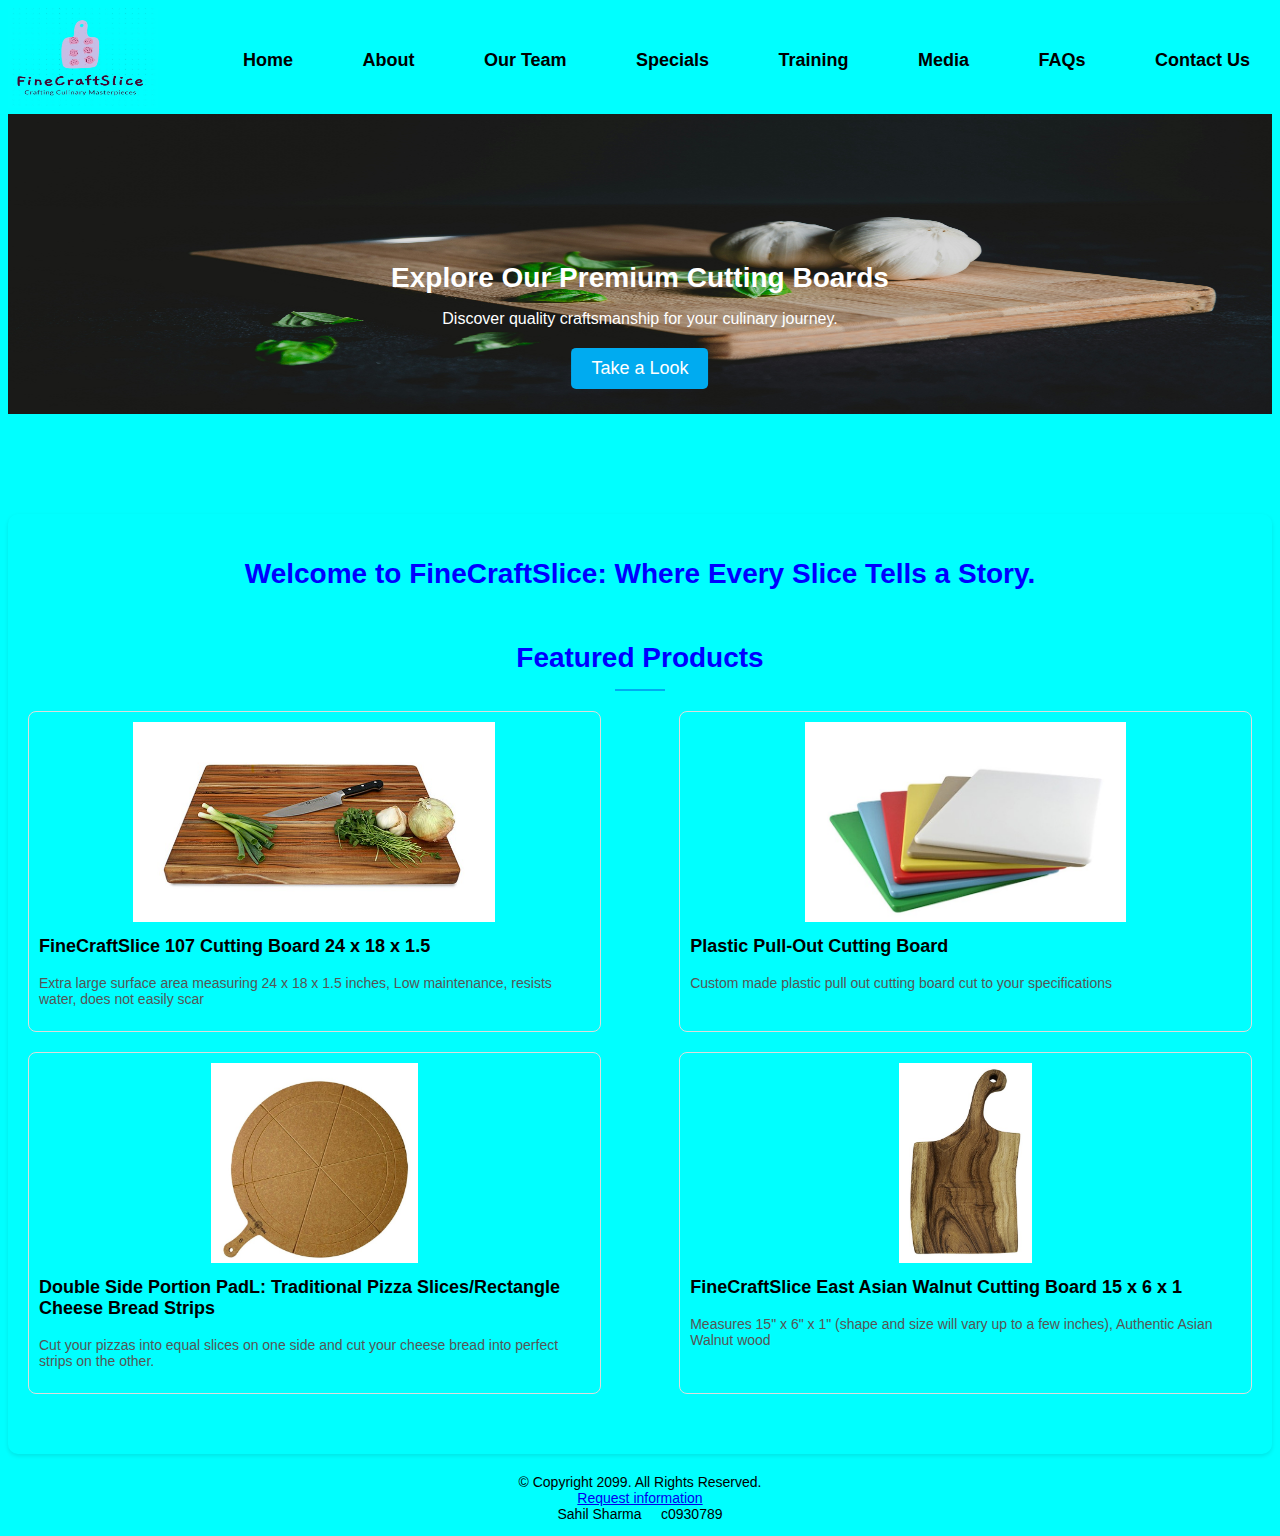
==== index.html @ 89ed7b59 "Additional-changes" ====
<!DOCTYPE html>
<!-- Created by SAHIL SHARMA - c0930789 -->

<html lang="en">
<head>
    <meta charset="UTF-8">
    <meta name="viewport" content="width=device-width, initial-scale=1.0">
    <title>FineCraftSlice</title>
    <link rel="stylesheet" type="text/css" href="css/styles.css">
</head>
<body>
    <header class="header">
        <a class="logo" href="index.html"><img alt="logo" src="img/logo.jpg" width="150" height="100"></a>
    </header>
        <nav class="navbar">
            <ul>
                <li><a href="index.html">Home &nbsp; &nbsp;</a></li>
                <li><a href="about.html">About &nbsp; &nbsp;</a></li>
                <li><a href="team.html">Our Team &nbsp; &nbsp;</a></li>
                <li><a href="specials.html">Specials &nbsp; &nbsp;</a></li>
                <li><a href="training.html">Training &nbsp; &nbsp;</a></li>
                <li><a href="media.html">Media &nbsp; &nbsp;</a></li>
                <li><a href="faqs.html">FAQs &nbsp; &nbsp;</a></li>
                <li><a href="contact.html">Contact Us &nbsp; &nbsp;</a></li>
            </ul>
        </nav>
    

        <div class="cutting-board-container">
            <div class="cutting-board-overlay">
                <h2>Explore Our Premium Cutting Boards</h2>
                <p>Discover quality craftsmanship for your culinary journey.</p>
                <a href="specials.html" class="take-look-button">Take a Look</a>
            </div>
            <img src="img/cuttingborad.jpg" alt="cuttingborad" width="800" height="300">
        </div>

    <main>
        <section>
            <h1>Welcome to FineCraftSlice: Where Every Slice Tells a Story.<br><br> Featured Products</h1>
        </section>
    
        <section class="featured-products">
            <div class="product">
                <img src="img/product1.jpg" alt="Product 1">
                <h3>FineCraftSlice 107 Cutting Board 24 x 18 x 1.5</h3>
            <p>Extra large surface area measuring 24 x 18 x 1.5 inches,
                Low maintenance, resists water, does not easily scar</p>    
            
            </div>
    
            <div class="product">
                <img src="img/product2.jpg" alt="Product 2">
                <h3>Plastic Pull-Out Cutting Board</h3>
                <p>Custom made plastic pull out cutting board cut to your specifications</p>
            </div>
    
            <div class="product">
                <img src="img/product3.jpg" alt="Product 3">
                <h3>Double Side Portion PadL: Traditional Pizza Slices/Rectangle Cheese Bread Strips</h3>
                <p>Cut your pizzas into equal slices on one side and cut your cheese bread into perfect strips on the other.
                </p>
            </div>
    
            <div class="product">
                <img src="img/product4.jpg" alt="Product 4">
                <h3>FineCraftSlice East Asian Walnut Cutting Board 15 x 6 x 1</h3>
                <p>Measures 15" x 6" x 1" (shape and size will vary up to a few inches),
                    Authentic Asian Walnut wood</p>
            </div>
            </div>
        </section>
    </main>
    <footer>
        <p>&copy; Copyright 2099. All Rights Reserved.<br>
        <a href="mailto:info@finecraftslice.com">Request information</a><br>
        Sahil Sharma &nbsp; &nbsp; c0930789</p>
    </footer>
    
</body>
</html>
---- css/styles.css ----
/* SAHIL SHARMA*/

main {
    display: block; 
    padding: 20px; 
    margin-bottom: 20px; 
    border-radius: 10px; 
    box-shadow: 0 2px 4px rgba(0, 0, 0, 0.1); 
}

.logo {
    position: relative;
    font-size: 25px;
    color: #ededed;
    text-decoration: none;
    font-weight: 500;

}


.navbar a {
    font-size: 18px;
    color: black;
    text-decoration: none;
    font-weight: 600;
    margin-left: 35px;
    transition: .3s;
}

.navbar a:hover,
.navbar a.active {
    color: #00abf0;
}

nav {
    position: absolute;
    top: 50px;
    right: 0;
}

nav ul {
    list-style-type: none;
    margin: 0;
    padding: 0;
}

nav ul li {
    display: inline;
    margin-right: 10px; 
}

nav ul li a {
    text-decoration: none;
    color: #000; 
}


.cutting-board-container img {
    width: 100%;  
    max-width: 100%;
    display: block;
}

body {
    font-family: Arial, sans-serif;
    background-color: aqua;
}


h1, h2, h3, h4, h5, h6 {
    font-size: 24px;
}



h1 {
    color: blue; 
    text-align: center;
    font-size: 28px;
    margin-bottom: 20px; 
    line-height: 1.5;
}

h1::after {
    content: ""; 
    display: block;
    margin: 0 auto;
    width: 50px; 
    border-bottom: 2px solid #00abf0; 
    margin-top: 10px; 
}

ul, ol {
    padding-left: 20px;
}

footer {
    text-align: center; 
    margin-top: 20px; 
    font-size: 14px; 
}

.featured-products {
    display: flex;
    flex-wrap: wrap;
    justify-content: space-between;
    margin: 20px 0;
}

.product {
    width: 45%; 
    margin-bottom: 20px;
    padding: 10px;
    border: 1px solid #ddd;
    border-radius: 8px;
}

.product img {
    width: 100%;
    height: 200px;
    object-fit: contain; 
    border-radius: 8px;
}

.product h3 {
    margin-top: 10px;
    font-size: 18px;
}

.product p {
    font-size: 14px;
    color: #555;
}


.reasons-to-buy {
    text-align: left;
    margin: 20px 0;
}

.reason {
    display: inline-block;
    width: 20%; 
    margin-right: 20px;
    box-sizing: border-box;
}

.reason img {
    width: 100%;
    height: 200px;
    object-fit: contain;
    border-radius: 8px;
}


.cutting-board-container {
    position: relative;
    height: 400px;
    background-image: url('img/cuttingboard.jpg');
    background-size: cover;
    background-position: center;
    background-repeat: no-repeat;
    overflow: hidden;
    position: relative;
}

.cutting-board-overlay {
    position: absolute;
    top: 50%;
    left: 50%;
    transform: translate(-50%, -50%);
    text-align: center;
    color: #fff;
}

.cutting-board-overlay h2 {
    font-size: 28px;
    margin-bottom: 10px;
}

.cutting-board-overlay p {
    font-size: 16px;
    margin-bottom: 20px;
}

.take-look-button {
    display: inline-block;
    padding: 10px 20px;
    background-color: #00abf0;
    color: #fff;
    text-decoration: none;
    font-size: 18px;
    border-radius: 5px;
    transition: background-color 0.3s ease;
}

.take-look-button:hover {
    background-color: #0077a9;
}

.product-of-the-week,
.weekly-sales,
.reasons-to-buy {
    text-align: center; 
    margin-bottom: 40px;
}

.product-week {
    width: 100%;
    max-width: 400px;
    margin: 0 auto;
    padding: 20px;
    border: 1px solid #ddd;
    border-radius: 8px;
}

.product-week img {
    max-width: 100%;
    height: auto;
    border-radius: 8px;
}
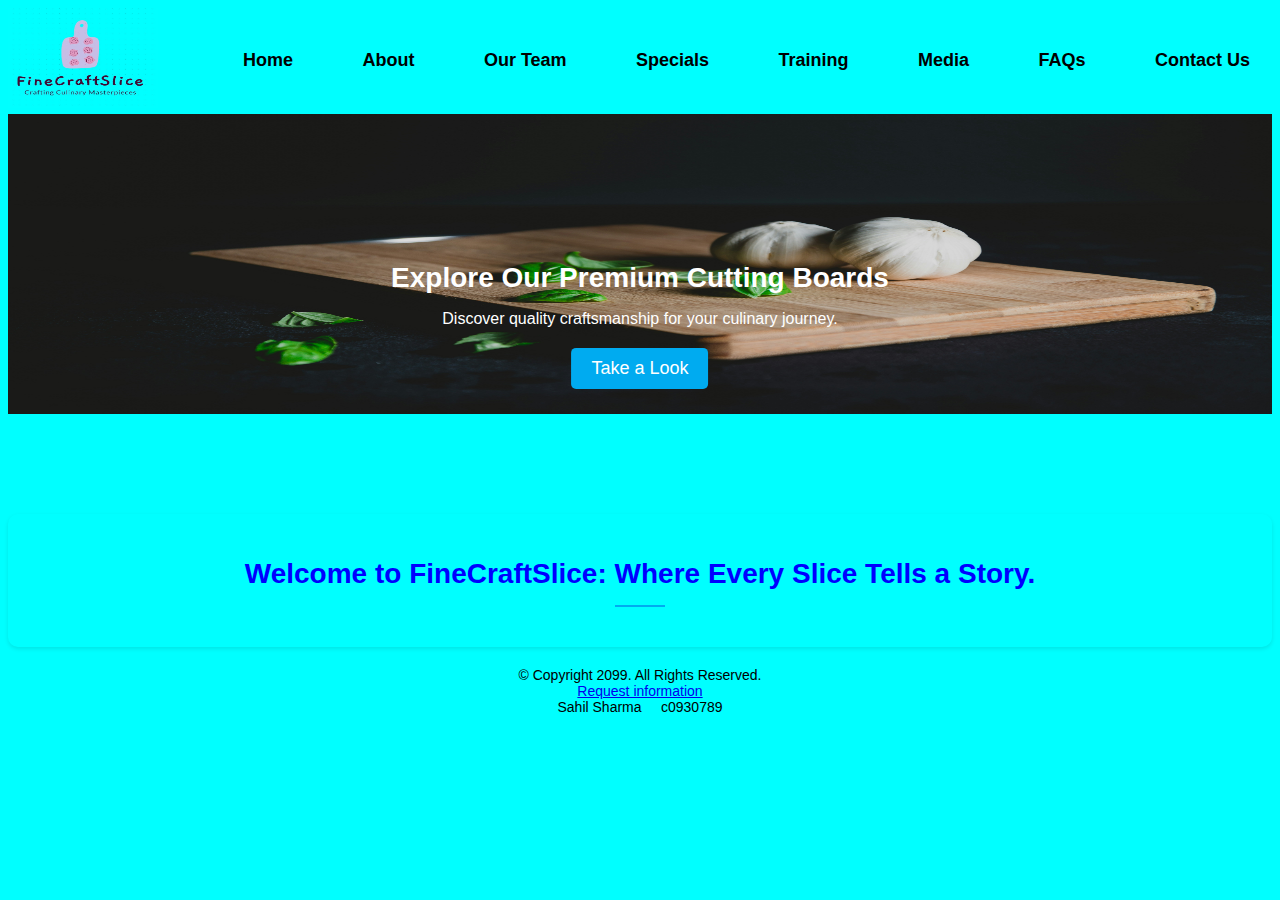
==== commit 7c6c8ef7: "changes" ====
--- a/index.html
+++ b/index.html
@@ -37,39 +37,9 @@
 
     <main>
         <section>
-            <h1>Welcome to FineCraftSlice: Where Every Slice Tells a Story.<br><br> Featured Products</h1>
+            <h1>Welcome to FineCraftSlice: Where Every Slice Tells a Story.</h1>
         </section>
     
-        <section class="featured-products">
-            <div class="product">
-                <img src="img/product1.jpg" alt="Product 1">
-                <h3>FineCraftSlice 107 Cutting Board 24 x 18 x 1.5</h3>
-            <p>Extra large surface area measuring 24 x 18 x 1.5 inches,
-                Low maintenance, resists water, does not easily scar</p>    
-            
-            </div>
-    
-            <div class="product">
-                <img src="img/product2.jpg" alt="Product 2">
-                <h3>Plastic Pull-Out Cutting Board</h3>
-                <p>Custom made plastic pull out cutting board cut to your specifications</p>
-            </div>
-    
-            <div class="product">
-                <img src="img/product3.jpg" alt="Product 3">
-                <h3>Double Side Portion PadL: Traditional Pizza Slices/Rectangle Cheese Bread Strips</h3>
-                <p>Cut your pizzas into equal slices on one side and cut your cheese bread into perfect strips on the other.
-                </p>
-            </div>
-    
-            <div class="product">
-                <img src="img/product4.jpg" alt="Product 4">
-                <h3>FineCraftSlice East Asian Walnut Cutting Board 15 x 6 x 1</h3>
-                <p>Measures 15" x 6" x 1" (shape and size will vary up to a few inches),
-                    Authentic Asian Walnut wood</p>
-            </div>
-            </div>
-        </section>
     </main>
     <footer>
         <p>&copy; Copyright 2099. All Rights Reserved.<br>
--- a/css/styles.css
+++ b/css/styles.css
@@ -100,37 +100,6 @@
     font-size: 14px; 
 }
 
-.featured-products {
-    display: flex;
-    flex-wrap: wrap;
-    justify-content: space-between;
-    margin: 20px 0;
-}
-
-.product {
-    width: 45%; 
-    margin-bottom: 20px;
-    padding: 10px;
-    border: 1px solid #ddd;
-    border-radius: 8px;
-}
-
-.product img {
-    width: 100%;
-    height: 200px;
-    object-fit: contain; 
-    border-radius: 8px;
-}
-
-.product h3 {
-    margin-top: 10px;
-    font-size: 18px;
-}
-
-.product p {
-    font-size: 14px;
-    color: #555;
-}
 
 
 .reasons-to-buy {
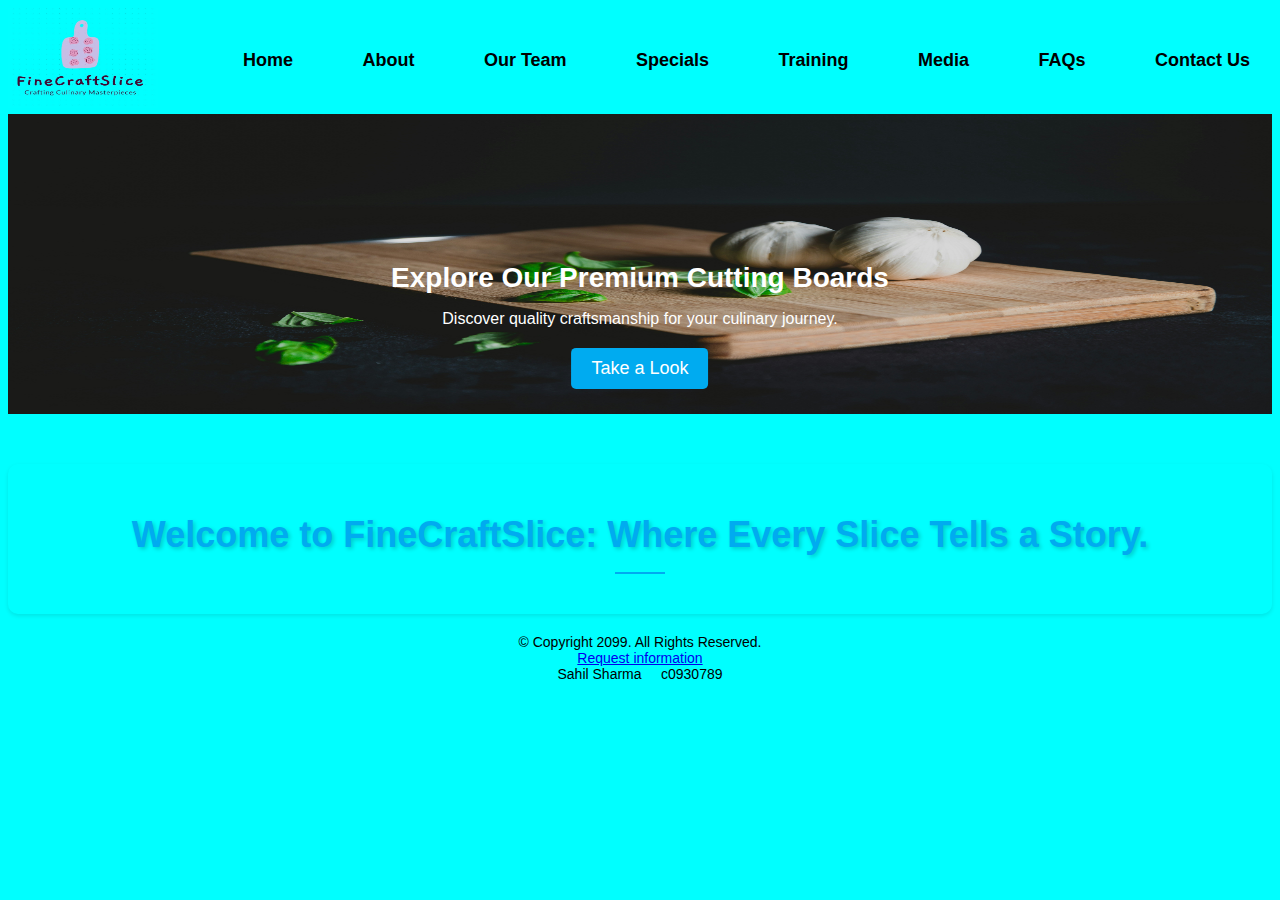
==== commit 2b02df2e: "favicon" ====
--- a/index.html
+++ b/index.html
@@ -7,6 +7,8 @@
     <meta name="viewport" content="width=device-width, initial-scale=1.0">
     <title>FineCraftSlice</title>
     <link rel="stylesheet" type="text/css" href="css/styles.css">
+    <link rel="icon" type="image/x-icon" href="img/favicon.png">
+
 </head>
 <body>
     <header class="header">
--- a/css/styles.css
+++ b/css/styles.css
@@ -6,6 +6,7 @@
     margin-bottom: 20px; 
     border-radius: 10px; 
     box-shadow: 0 2px 4px rgba(0, 0, 0, 0.1); 
+    margin-top: -50px;
 }
 
 .logo {
@@ -64,6 +65,7 @@
 body {
     font-family: Arial, sans-serif;
     background-color: aqua;
+    
 }
 
 
@@ -72,24 +74,24 @@
 }
 
 
-
 h1 {
-    color: blue; 
+    color: #00abf0; 
     text-align: center;
-    font-size: 28px;
-    margin-bottom: 20px; 
+    font-size: 36px; 
+    margin-bottom: 20px;
     line-height: 1.5;
+    font-family: 'Arial', sans-serif; 
+    text-shadow: 2px 2px 4px rgba(0, 0, 0, 0.2); 
 }
 
 h1::after {
-    content: ""; 
+    content: "";
     display: block;
     margin: 0 auto;
-    width: 50px; 
-    border-bottom: 2px solid #00abf0; 
-    margin-top: 10px; 
-}
-
+    width: 50px;
+    border-bottom: 2px solid #00abf0;
+    margin-top: 10px;
+}
 ul, ol {
     padding-left: 20px;
 }
@@ -170,7 +172,7 @@
 .product-of-the-week,
 .weekly-sales,
 .reasons-to-buy {
-    text-align: center; 
+    text-align: center;
     margin-bottom: 40px;
 }
 
@@ -181,10 +183,47 @@
     padding: 20px;
     border: 1px solid #ddd;
     border-radius: 8px;
+    box-shadow: 0 4px 8px rgba(0, 0, 0, 0.1); 
+    margin-bottom: 20px;
+    transition: transform 0.3s ease-in-out; /* Add a smooth hover effect */
+}
+
+.product-week:hover {
+    transform: scale(1.05); /* Enlarge the product on hover */
 }
 
 .product-week img {
     max-width: 100%;
     height: auto;
     border-radius: 8px;
-}+    transition: opacity 0.3s ease; /* Add a smooth fade-in effect */
+}
+
+.product-week:hover img {
+    opacity: 0.8; /* Reduce opacity on hover */
+}
+
+.reason {
+    display: inline-block;
+    width: 20%;
+    margin-right: 20px;
+    box-sizing: border-box;
+    border: 2px solid #00abf0; /* Add a border around each reason */
+    border-radius: 8px;
+    overflow: hidden;
+}
+
+.reason img {
+    width: 100%;
+    height: 150px;
+    object-fit: cover;
+    border-radius: 8px 8px 0 0; /* Round the top corners */
+}
+
+.reason p {
+    background-color: #00abf0;
+    color: #fff;
+    padding: 10px;
+    margin: 0;
+}
+
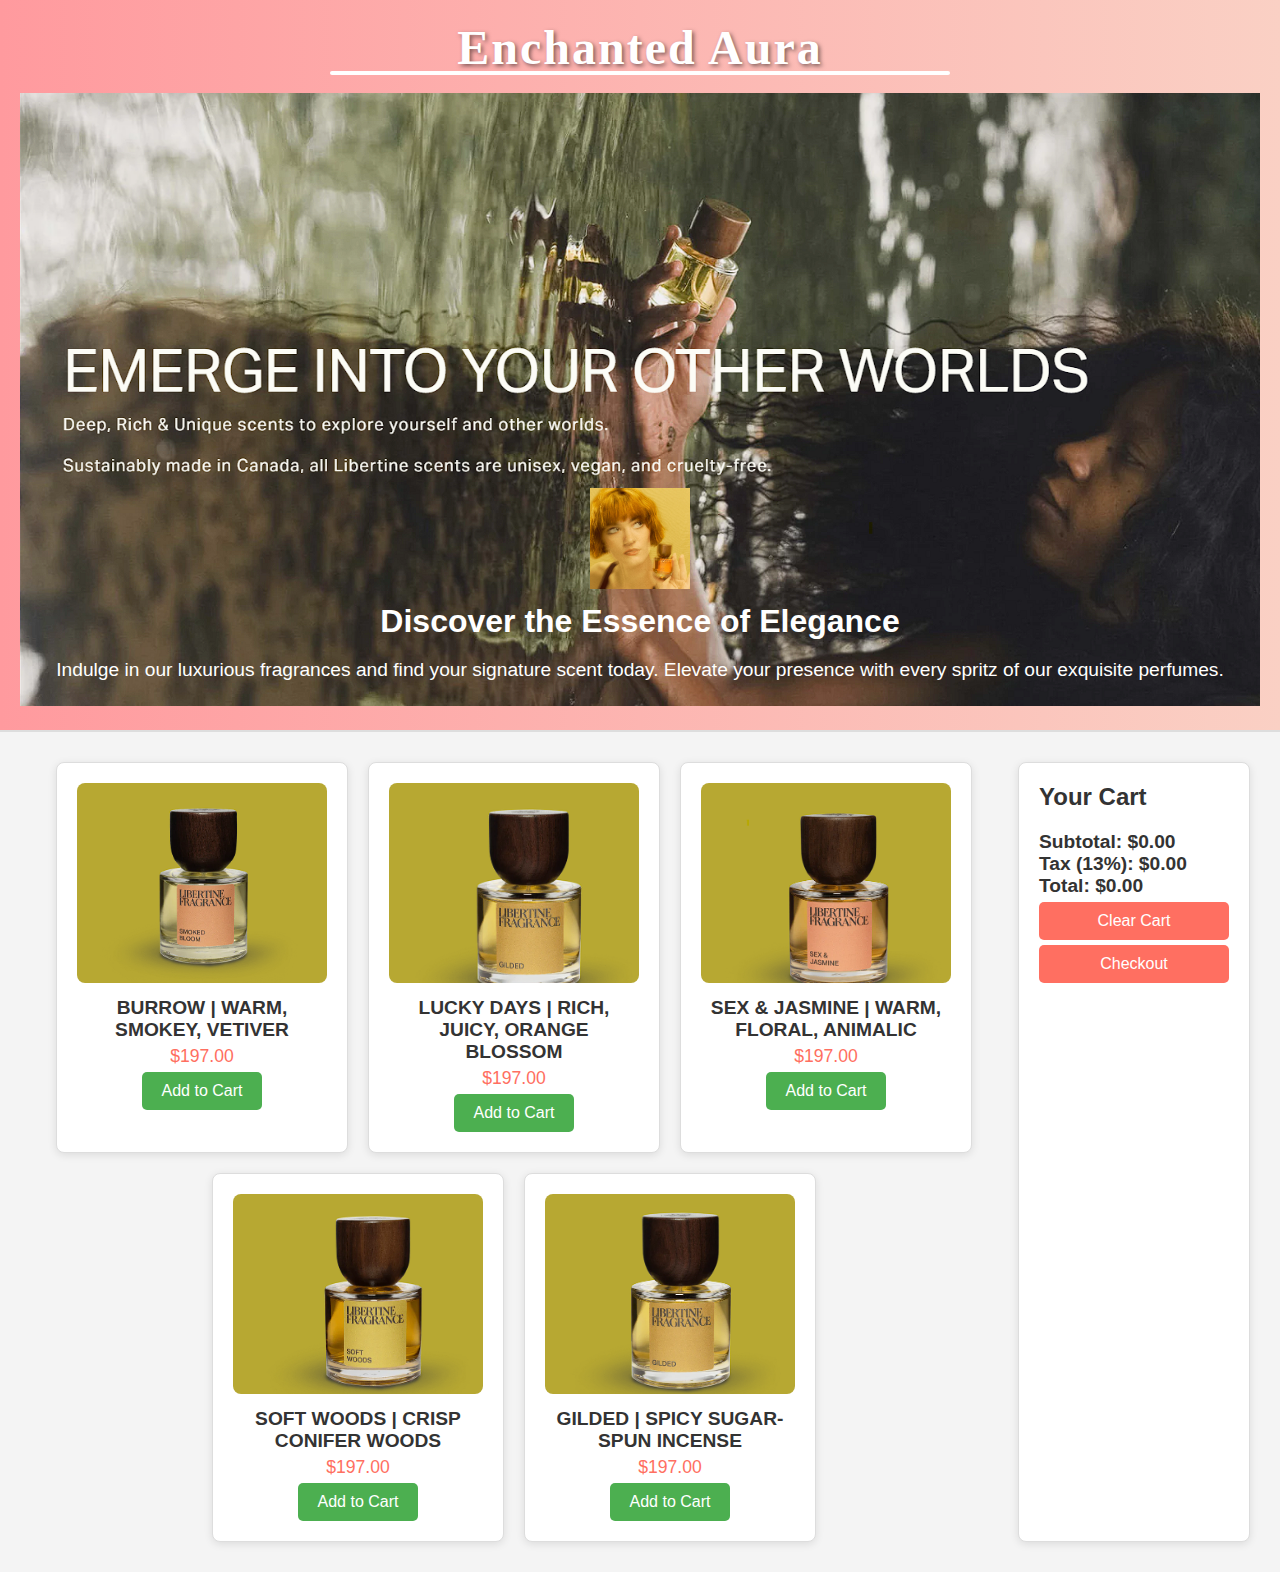
==== commit 6eaa4caa: "new project commit" ====
--- a/index.html
+++ b/index.html
@@ -1,53 +1,52 @@
 <!DOCTYPE html>
-<!-- Created by SAHIL SHARMA - c0930789 -->
-
 <html lang="en">
 <head>
     <meta charset="UTF-8">
     <meta name="viewport" content="width=device-width, initial-scale=1.0">
-    <title>FineCraftSlice</title>
-    <link rel="stylesheet" type="text/css" href="css/styles.css">
-    <link rel="icon" type="image/x-icon" href="img/favicon.png">
-
+    <title>Enchanted Aura</title>
+    <link rel="icon" href="images/perfume.png" type="image/png">
+    <link rel="stylesheet" href="styles.css">
 </head>
 <body>
-    <header class="header">
-        <a class="logo" href="index.html"><img alt="logo" src="img/logo.jpg" width="150" height="100"></a>
+    <header>
+        <h1 class="site-title">Enchanted Aura</h1><br/>
+        
+        <div class="banner">
+            <img src="images/header.png" alt="Banner Image" class="banner-image">
+            <div class="banner-content">
+                <div class="girl-image">
+                    <img src="images/girl.png" alt="Girl Holding Perfume">
+                </div>
+                <div class="slogan">
+                    <h2>Discover the Essence of Elegance</h2>
+                    <p>Indulge in our luxurious fragrances and find your signature scent today. Elevate your presence with every spritz of our exquisite perfumes.</p>
+                </div>
+            </div>
+        </div>
     </header>
-        <nav class="navbar">
-            <ul>
-                <li><a href="index.html">Home &nbsp; &nbsp;</a></li>
-                <li><a href="about.html">About &nbsp; &nbsp;</a></li>
-                <li><a href="team.html">Our Team &nbsp; &nbsp;</a></li>
-                <li><a href="specials.html">Specials &nbsp; &nbsp;</a></li>
-                <li><a href="training.html">Training &nbsp; &nbsp;</a></li>
-                <li><a href="media.html">Media &nbsp; &nbsp;</a></li>
-                <li><a href="faqs.html">FAQs &nbsp; &nbsp;</a></li>
-                <li><a href="contact.html">Contact Us &nbsp; &nbsp;</a></li>
-            </ul>
-        </nav>
     
-
-        <div class="cutting-board-container">
-            <div class="cutting-board-overlay">
-                <h2>Explore Our Premium Cutting Boards</h2>
-                <p>Discover quality craftsmanship for your culinary journey.</p>
-                <a href="specials.html" class="take-look-button">Take a Look</a>
-            </div>
-            <img src="img/cuttingborad.jpg" alt="cuttingborad" width="800" height="300">
+    <main>
+        <section id="products">
+            <!-- Products will be added here dynamically -->
+        </section>
+        
+        <section id="cart">
+            <h2>Your Cart</h2>
+            <div id="cart-items"></div>
+            <div id="total-price"></div>
+            <button id="clear-cart-button">Clear Cart</button>
+            <button id="checkout-button">Checkout</button>
+        </section>
+    </main>
+    
+    <div id="thank-you-popup" class="popup-overlay">
+        <div class="popup-content">
+            <h2>Thank You for Shopping with Us!</h2>
+            <p>Your order is being processed and we will notify you once it's shipped.</p>
+            <img src="images/thank-you.png" alt="Thank You" class="thank-you-image">
         </div>
-
-    <main>
-        <section>
-            <h1>Welcome to FineCraftSlice: Where Every Slice Tells a Story.</h1>
-        </section>
+    </div>
     
-    </main>
-    <footer>
-        <p>&copy; Copyright 2099. All Rights Reserved.<br>
-        <a href="mailto:info@finecraftslice.com">Request information</a><br>
-        Sahil Sharma &nbsp; &nbsp; c0930789</p>
-    </footer>
-    
+    <script src="script.js"></script>
 </body>
 </html>
--- a/styles.css
+++ b/styles.css
@@ -0,0 +1,264 @@
+/* Global Styles */
+body {
+    font-family: 'Arial', sans-serif;
+    background-color: #f4f4f4;
+    margin: 0;
+    padding: 0;
+    color: #333;
+}
+
+header {
+    background: linear-gradient(to right, #ff9a9e, #fad0c4);
+    color: #fff;
+    padding: 20px;
+    text-align: center;
+    border-bottom: 2px solid #ddd;
+}
+
+.site-title {
+    font-family: 'Georgia', serif;
+    font-size: 3em;
+    margin: 0;
+    text-shadow: 2px 2px 4px rgba(0, 0, 0, 0.5);
+    letter-spacing: 2px;
+    position: relative;
+}
+
+.site-title::after {
+    content: '';
+    display: block;
+    width: 50%;
+    height: 4px;
+    background: #fff;
+    margin: 10px auto 0;
+    border-radius: 2px;
+    position: absolute;
+    bottom: 0;
+    left: 50%;
+    transform: translateX(-50%);
+}
+
+.banner {
+    position: relative;
+}
+
+.banner-image {
+    width: 100%;
+    height: auto;
+}
+
+.banner-content {
+    position: absolute;
+    bottom: 10px;
+    left: 0;
+    right: 0;
+    text-align: center;
+}
+
+.girl-image img {
+    width: 100px;
+    height: auto;
+    margin-bottom: 10px;
+}
+
+.slogan h2 {
+    font-size: 2em;
+    margin: 0;
+}
+
+.slogan p {
+    font-size: 1.2em;
+}
+
+/* Main Section */
+main {
+    display: flex;
+    justify-content: space-between;
+    padding: 20px;
+}
+
+/* Product List */
+#products {
+    display: flex;
+    flex-wrap: wrap;
+    justify-content: center;
+}
+
+.product {
+    background-color: #fff;
+    border: 1px solid #ddd;
+    border-radius: 8px;
+    box-shadow: 0 2px 8px rgba(0, 0, 0, 0.1);
+    margin: 10px;
+    padding: 20px;
+    text-align: center;
+    width: 250px;
+    transition: transform 0.3s ease, box-shadow 0.3s ease;
+}
+
+.product:hover {
+    transform: scale(1.05);
+    box-shadow: 0 4px 16px rgba(0, 0, 0, 0.2);
+}
+
+.product img {
+    border-radius: 8px;
+    transition: opacity 0.3s ease;
+    width: 100%;
+    height: 200px;
+    object-fit: cover;
+}
+
+.product h3 {
+    margin: 10px 0 5px;
+    font-size: 1.2em;
+}
+
+.product p {
+    font-size: 1.1em;
+    color: #ff6f61;
+    margin: 5px 0;
+}
+
+button {
+    background-color: #ff6f61;
+    border: none;
+    border-radius: 5px;
+    color: #fff;
+    cursor: pointer;
+    font-size: 1em;
+    padding: 10px 15px;
+    transition: background-color 0.3s ease;
+}
+
+button:hover {
+    background-color: #ff4f43;
+}
+
+/* Cart Section */
+#cart {
+    background-color: #fff;
+    border: 1px solid #ddd;
+    border-radius: 8px;
+    box-shadow: 0 2px 8px rgba(0, 0, 0, 0.1);
+    margin: 10px;
+    padding: 20px;
+    width: 300px;
+}
+
+#cart h2 {
+    margin-top: 0;
+    font-size: 1.5em;
+    color: #333;
+}
+
+#cart-items {
+    margin-bottom: 20px;
+}
+
+.cart-item {
+    display: flex;
+    justify-content: space-between;
+    margin: 10px 0;
+}
+
+#total-price,
+#tax-amount {
+    font-size: 1.2em;
+    font-weight: bold;
+    color: #333;
+}
+
+#tax-amount {
+    margin: 10px 0;
+}
+
+#clear-cart-button,
+#checkout-button {
+    background-color: #ff6f61;
+    border: none;
+    border-radius: 5px;
+    color: #fff;
+    cursor: pointer;
+    font-size: 1em;
+    padding: 10px 15px;
+    transition: background-color 0.3s ease;
+    margin: 5px 0;
+    display: block;
+    width: 100%;
+}
+
+#clear-cart-button:hover,
+#checkout-button:hover {
+    background-color: #ff4f43;
+}
+
+/* Thank You Popup Styles */
+.popup-overlay {
+    position: fixed;
+    top: 0;
+    left: 0;
+    width: 100%;
+    height: 100%;
+    background: rgba(0, 0, 0, 0.7);
+    display: none; /* Hidden by default */
+    justify-content: center;
+    align-items: center;
+    z-index: 1000;
+}
+
+.popup-content {
+    background: #fff;
+    border-radius: 10px;
+    padding: 20px;
+    text-align: center;
+    width: 90%;
+    max-width: 500px;
+    box-shadow: 0 8px 16px rgba(0, 0, 0, 0.3);
+    animation: fadeIn 0.5s ease-in-out;
+}
+
+.popup-content h2 {
+    color: #4CAF50;
+    font-size: 2em;
+    margin: 0;
+}
+
+.popup-content p {
+    color: #333;
+    font-size: 1.2em;
+    margin: 10px 0;
+}
+
+.thank-you-image {
+    width: 100px;
+    height: auto;
+    margin: 20px 0;
+}
+
+button {
+    background-color: #4CAF50;
+    border: none;
+    border-radius: 5px;
+    color: #fff;
+    cursor: pointer;
+    font-size: 1em;
+    padding: 10px 20px;
+    transition: background-color 0.3s ease;
+}
+
+button:hover {
+    background-color: #45a049;
+}
+
+/* Animation */
+@keyframes fadeIn {
+    from {
+        opacity: 0;
+        transform: scale(0.9);
+    }
+    to {
+        opacity: 1;
+        transform: scale(1);
+    }
+}
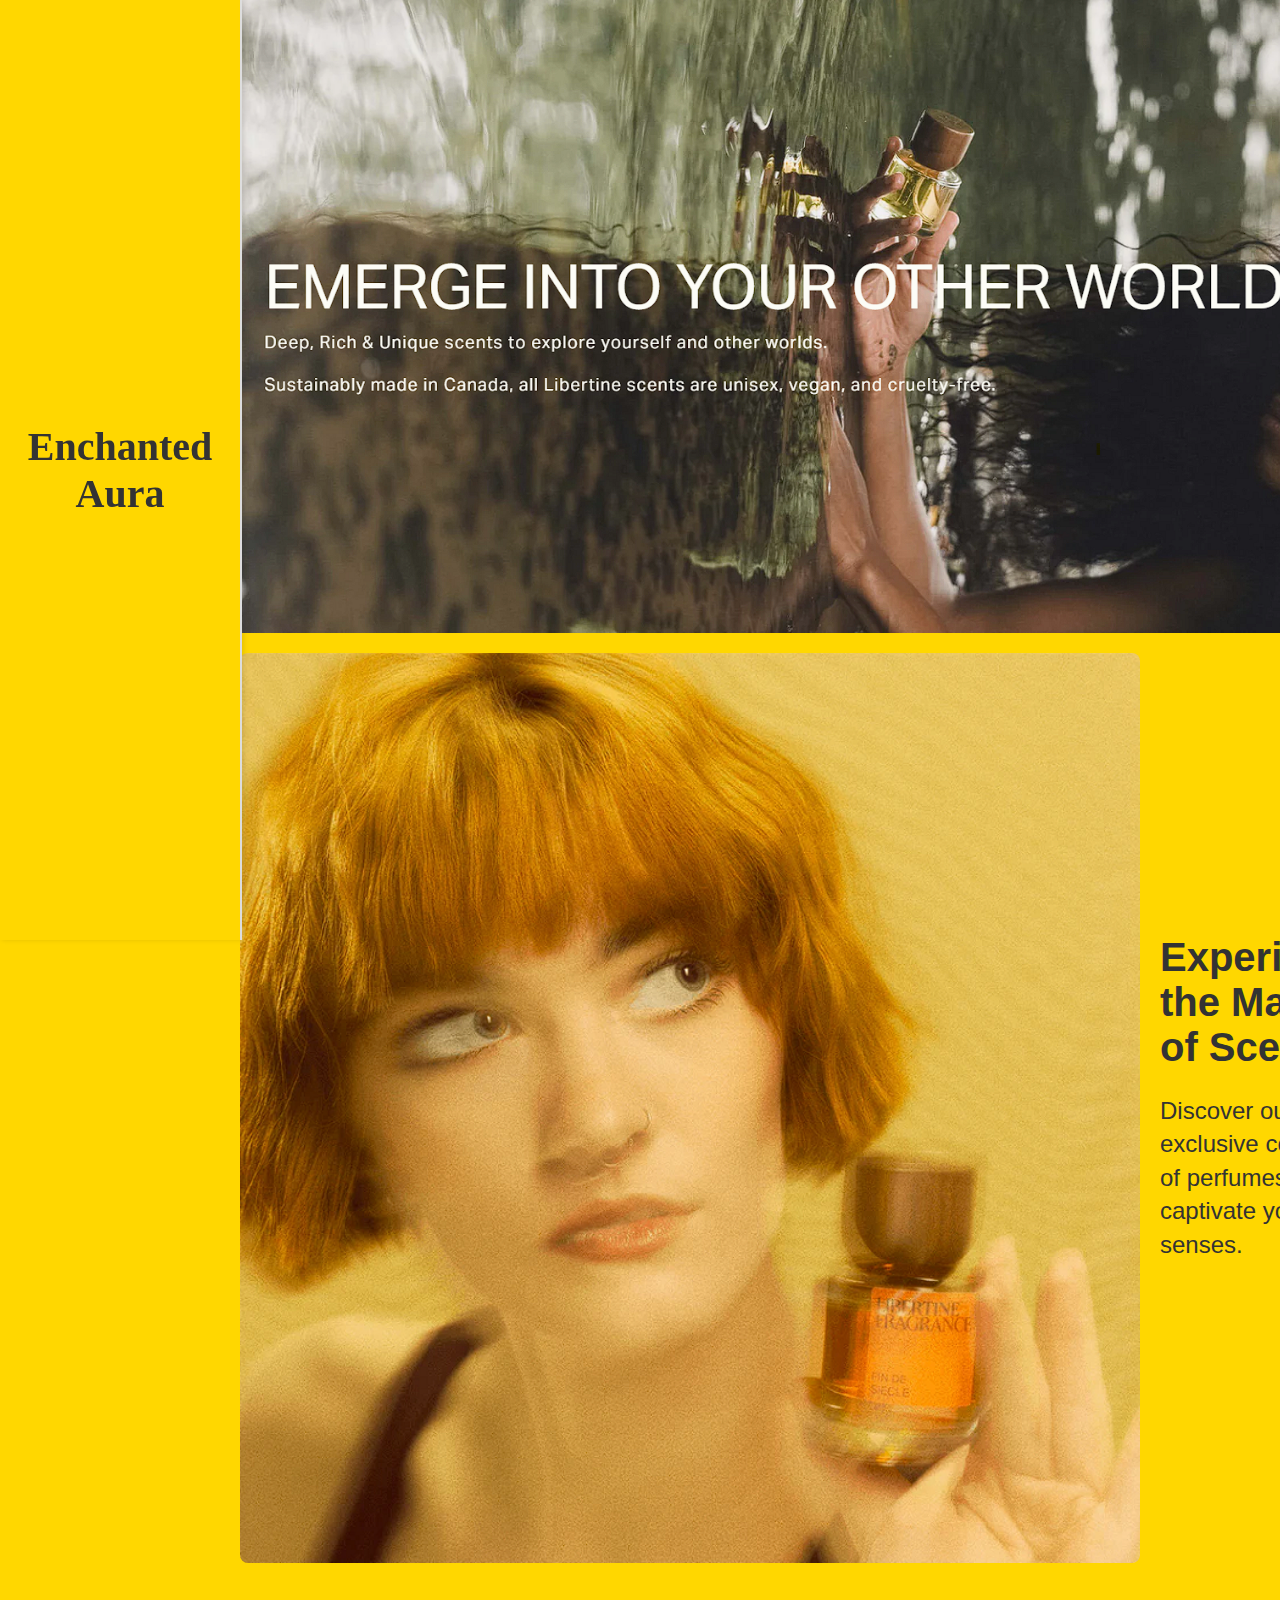
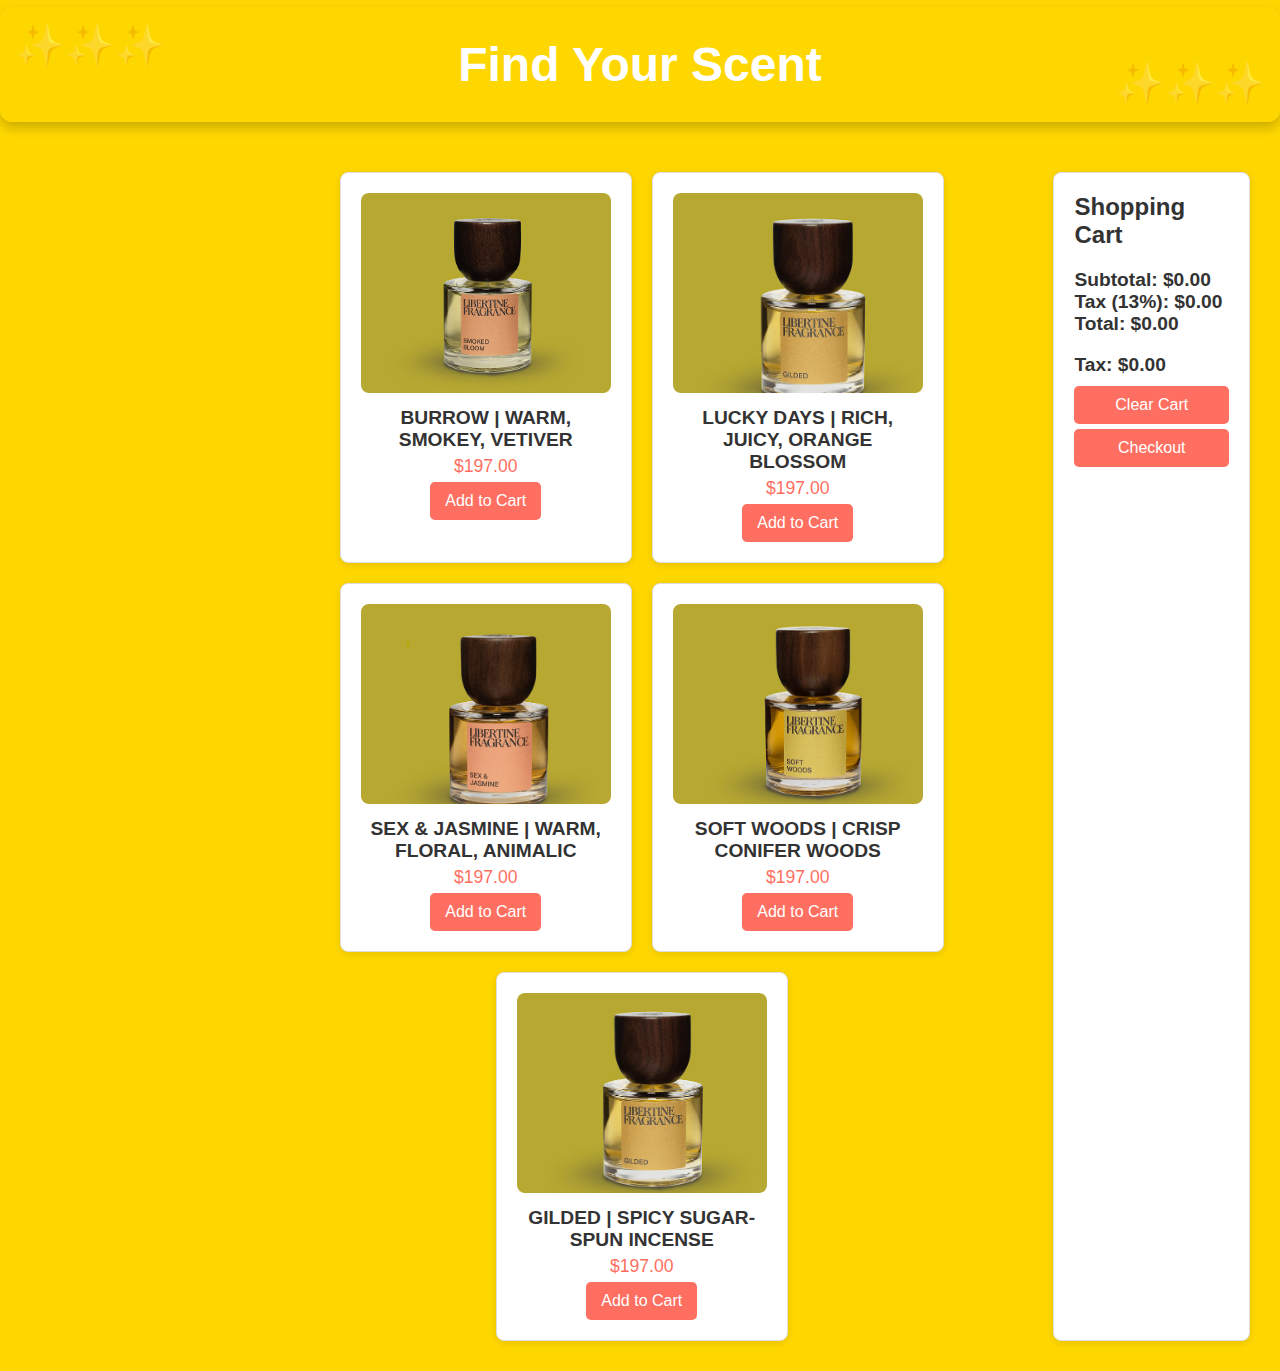
==== commit ba2a1591: "Design changes" ====
--- a/index.html
+++ b/index.html
@@ -1,52 +1,59 @@
 <!DOCTYPE html>
 <html lang="en">
 <head>
-    <meta charset="UTF-8">
-    <meta name="viewport" content="width=device-width, initial-scale=1.0">
-    <title>Enchanted Aura</title>
-    <link rel="icon" href="images/perfume.png" type="image/png">
-    <link rel="stylesheet" href="styles.css">
+  <meta charset="UTF-8">
+  <meta name="viewport" content="width=device-width, initial-scale=1.0">
+  <title>Enchanted Aura</title>
+  <link rel="stylesheet" href="styles.css">
 </head>
 <body>
-    <header>
-        <h1 class="site-title">Enchanted Aura</h1><br/>
-        
-        <div class="banner">
-            <img src="images/header.png" alt="Banner Image" class="banner-image">
-            <div class="banner-content">
-                <div class="girl-image">
-                    <img src="images/girl.png" alt="Girl Holding Perfume">
-                </div>
-                <div class="slogan">
-                    <h2>Discover the Essence of Elegance</h2>
-                    <p>Indulge in our luxurious fragrances and find your signature scent today. Elevate your presence with every spritz of our exquisite perfumes.</p>
-                </div>
-            </div>
-        </div>
-    </header>
-    
-    <main>
-        <section id="products">
-            <!-- Products will be added here dynamically -->
-        </section>
-        
-        <section id="cart">
-            <h2>Your Cart</h2>
-            <div id="cart-items"></div>
-            <div id="total-price"></div>
-            <button id="clear-cart-button">Clear Cart</button>
-            <button id="checkout-button">Checkout</button>
-        </section>
-    </main>
-    
-    <div id="thank-you-popup" class="popup-overlay">
-        <div class="popup-content">
-            <h2>Thank You for Shopping with Us!</h2>
-            <p>Your order is being processed and we will notify you once it's shipped.</p>
-            <img src="images/thank-you.png" alt="Thank You" class="thank-you-image">
-        </div>
+  <!-- Fixed Sidebar for Company Name -->
+  <aside class="fixed-sidebar">
+    <h1 class="site-title">Enchanted Aura</h1>
+  </aside>
+
+  
+  <section class="banner">
+    <img src="images/header.png" alt="Banner" class="banner-image">
+  </section>
+  
+  <section class="intro">
+    <div class="girl-image">
+      <img src="images/girl.png" alt="Girl Holding Perfume">
     </div>
-    
-    <script src="script.js"></script>
+    <div class="slogan">
+      <h2>Experience the Magic of Scent</h2>
+      <p>Discover our exclusive collection of perfumes that captivate your senses.</p>
+    </div>
+  </section>
+
+  <!-- Add the new heading here -->
+  <section id="find-scent">
+    <h2>Find Your Scent</h2>
+  </section>
+  
+  <main>
+    <div id="products">
+      <!-- Product items will be dynamically inserted here -->
+    </div>
+    <aside id="cart">
+      <h2>Shopping Cart</h2>
+      <div id="cart-items"></div>
+      <p id="total-price">Total: $0.00</p>
+      <p id="tax-amount">Tax (10%): $0.00</p>
+      <button id="clear-cart-button">Clear Cart</button>
+      <button id="checkout-button">Checkout</button>
+    </aside>
+  </main>
+
+  <div class="popup-overlay" id="thank-you-popup">
+    <div class="popup-content">
+      <h2>Thank You!</h2>
+      <p>Your purchase was successful.</p>
+      <img src="images/thank-you.png" alt="Thank You" class="thank-you-image">
+    </div>
+  </div>
+
+  <script src="script.js"></script>
 </body>
 </html>
--- a/styles.css
+++ b/styles.css
@@ -1,73 +1,86 @@
 /* Global Styles */
 body {
     font-family: 'Arial', sans-serif;
-    background-color: #f4f4f4;
+    background-color: #ffd700; /* Gold background */
     margin: 0;
     padding: 0;
     color: #333;
 }
 
 header {
-    background: linear-gradient(to right, #ff9a9e, #fad0c4);
+    background: linear-gradient(to right, #ffd700);
     color: #fff;
     padding: 20px;
     text-align: center;
     border-bottom: 2px solid #ddd;
+}
+
+/* Fixed Sidebar for Company Name */
+.fixed-sidebar {
+    position: fixed;
+    left: 0;
+    top: 0;
+    width: 200px; /* Adjust width as needed */
+    height: 100%;
+    background-color: gold; /* Background color to match the design */
+    box-shadow: 2px 0 5px rgba(0, 0, 0, 0.1); /* Optional shadow */
+    padding: 20px;
+    display: flex;
+    align-items: center;
+    justify-content: center;
+    border-right: 2px solid #ddd; /* Optional border for separation */
+    z-index: 1000; /* Ensure it stays on top */
 }
 
 .site-title {
     font-family: 'Georgia', serif;
-    font-size: 3em;
-    margin: 0;
-    text-shadow: 2px 2px 4px rgba(0, 0, 0, 0.5);
-    letter-spacing: 2px;
-    position: relative;
-}
-
-.site-title::after {
-    content: '';
+    font-size: 2.5em;
+    color: #333; /* Classic Text Color */
+    text-align: center;
+    margin: 0;
+}
+
+/* Banner Styles */
+.banner {
+    width: 100%;
+    overflow: hidden;
+    margin-left: 220px; /* Adjust margin to account for fixed sidebar */
+}
+
+.banner-image {
+    width: 100%;
+    height: auto;
     display: block;
-    width: 50%;
-    height: 4px;
-    background: #fff;
-    margin: 10px auto 0;
-    border-radius: 2px;
-    position: absolute;
-    bottom: 0;
-    left: 50%;
-    transform: translateX(-50%);
-}
-
-.banner {
-    position: relative;
-}
-
-.banner-image {
-    width: 100%;
+}
+
+/* Intro Section */
+.intro {
+    display: flex;
+    align-items: center;
+    padding: 20px;
+    background-color: #ffd700; 
+    margin-left: 220px; /* Adjust margin to account for fixed sidebar */
+}
+
+.girl-image img {
+    width: 900px; /* Increased size */
     height: auto;
-}
-
-.banner-content {
-    position: absolute;
-    bottom: 10px;
-    left: 0;
-    right: 0;
-    text-align: center;
-}
-
-.girl-image img {
-    width: 100px;
-    height: auto;
-    margin-bottom: 10px;
+    margin-right: 20px;
+    border-radius: 8px;
+}
+
+.slogan {
+    flex: 1;
 }
 
 .slogan h2 {
-    font-size: 2em;
+    font-size: 2.5em; /* Increased size */
     margin: 0;
 }
 
 .slogan p {
-    font-size: 1.2em;
+    font-size: 1.5em; /* Increased size */
+    line-height: 1.4;
 }
 
 /* Main Section */
@@ -75,6 +88,7 @@
     display: flex;
     justify-content: space-between;
     padding: 20px;
+    margin-left: 220px; /* Adjust margin to account for fixed sidebar */
 }
 
 /* Product List */
@@ -236,21 +250,6 @@
     margin: 20px 0;
 }
 
-button {
-    background-color: #4CAF50;
-    border: none;
-    border-radius: 5px;
-    color: #fff;
-    cursor: pointer;
-    font-size: 1em;
-    padding: 10px 20px;
-    transition: background-color 0.3s ease;
-}
-
-button:hover {
-    background-color: #45a049;
-}
-
 /* Animation */
 @keyframes fadeIn {
     from {
@@ -262,3 +261,53 @@
         transform: scale(1);
     }
 }
+
+/* Find Your Scent Section */
+#find-scent {
+    background-color: #ffd700; /* Gold Background */
+    color: #fff; /* White Text Color */
+    text-align: center;
+    padding: 30px; /* Increased Padding */
+    margin: 20px 0;
+    border-radius: 12px; /* Slightly Larger Border Radius */
+    box-shadow: 0 6px 12px rgba(0, 0, 0, 0.2); /* Increased Shadow */
+    position: relative;
+    overflow: hidden;
+    transition: transform 0.3s ease, box-shadow 0.3s ease; /* Smooth Hover Transition */
+}
+
+#find-scent:hover {
+    transform: scale(1.05); /* Slightly Increase Size on Hover */
+    box-shadow: 0 8px 16px rgba(0, 0, 0, 0.3); /* Enhanced Shadow on Hover */
+}
+
+#find-scent::before {
+    content: '✨✨✨'; /* Star Effects */
+    position: absolute;
+    top: 15px; /* Adjusted Position */
+    left: 15px; /* Adjusted Position */
+    font-size: 2.5em; /* Increased Size */
+    color: #ffeb3b; /* Yellow Stars */
+    opacity: 0.8; /* Slightly Increased Opacity */
+}
+
+#find-scent::after {
+    content: '✨✨✨'; /* Star Effects */
+    position: absolute;
+    bottom: 15px; /* Adjusted Position */
+    right: 15px; /* Adjusted Position */
+    font-size: 2.5em; /* Increased Size */
+    color: #ffd700; /* Yellow Stars */
+    opacity: 0.8; /* Slightly Increased Opacity */
+}
+
+#find-scent h2 {
+    font-size: 3em; /* Increased Heading Size */
+    margin: 0;
+    font-weight: bold; /* Bold Heading */
+}
+
+#find-scent p {
+    font-size: 1.5em; /* Increased Paragraph Size */
+    margin: 10px 0;
+}
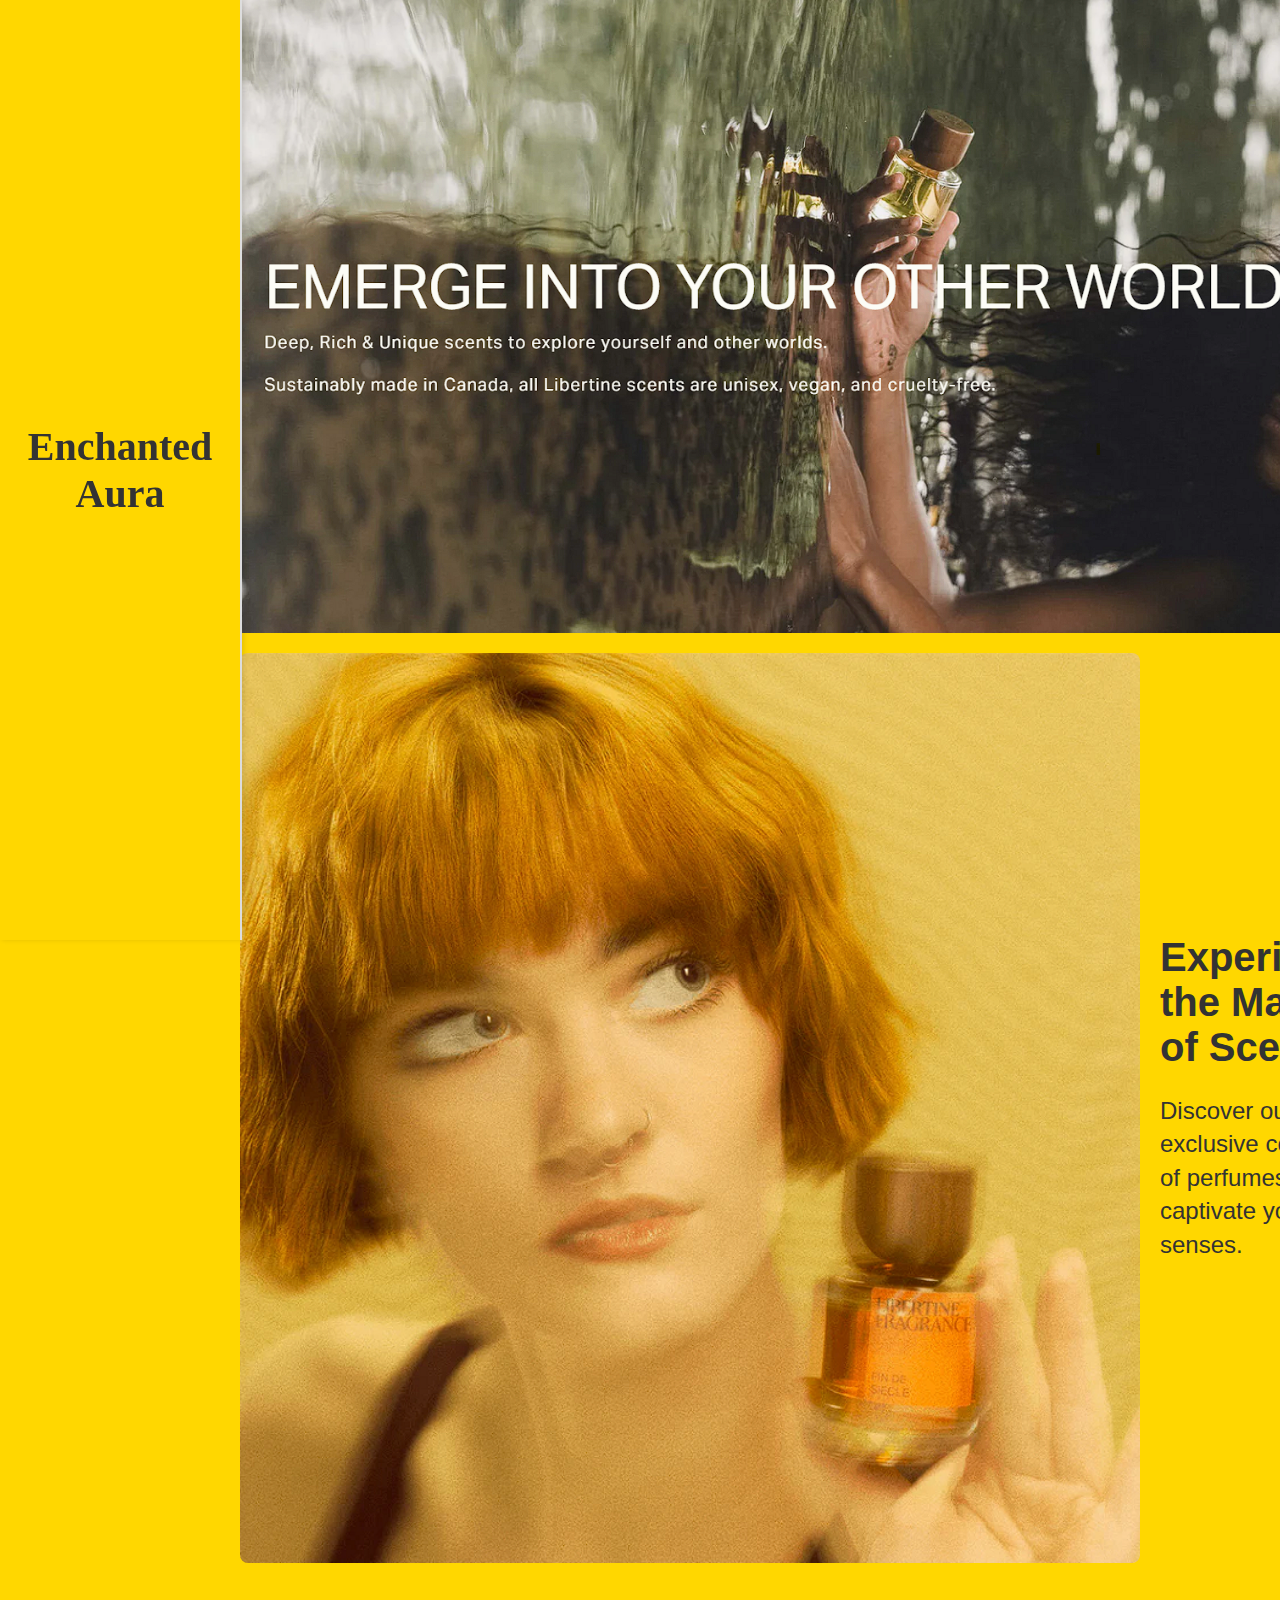
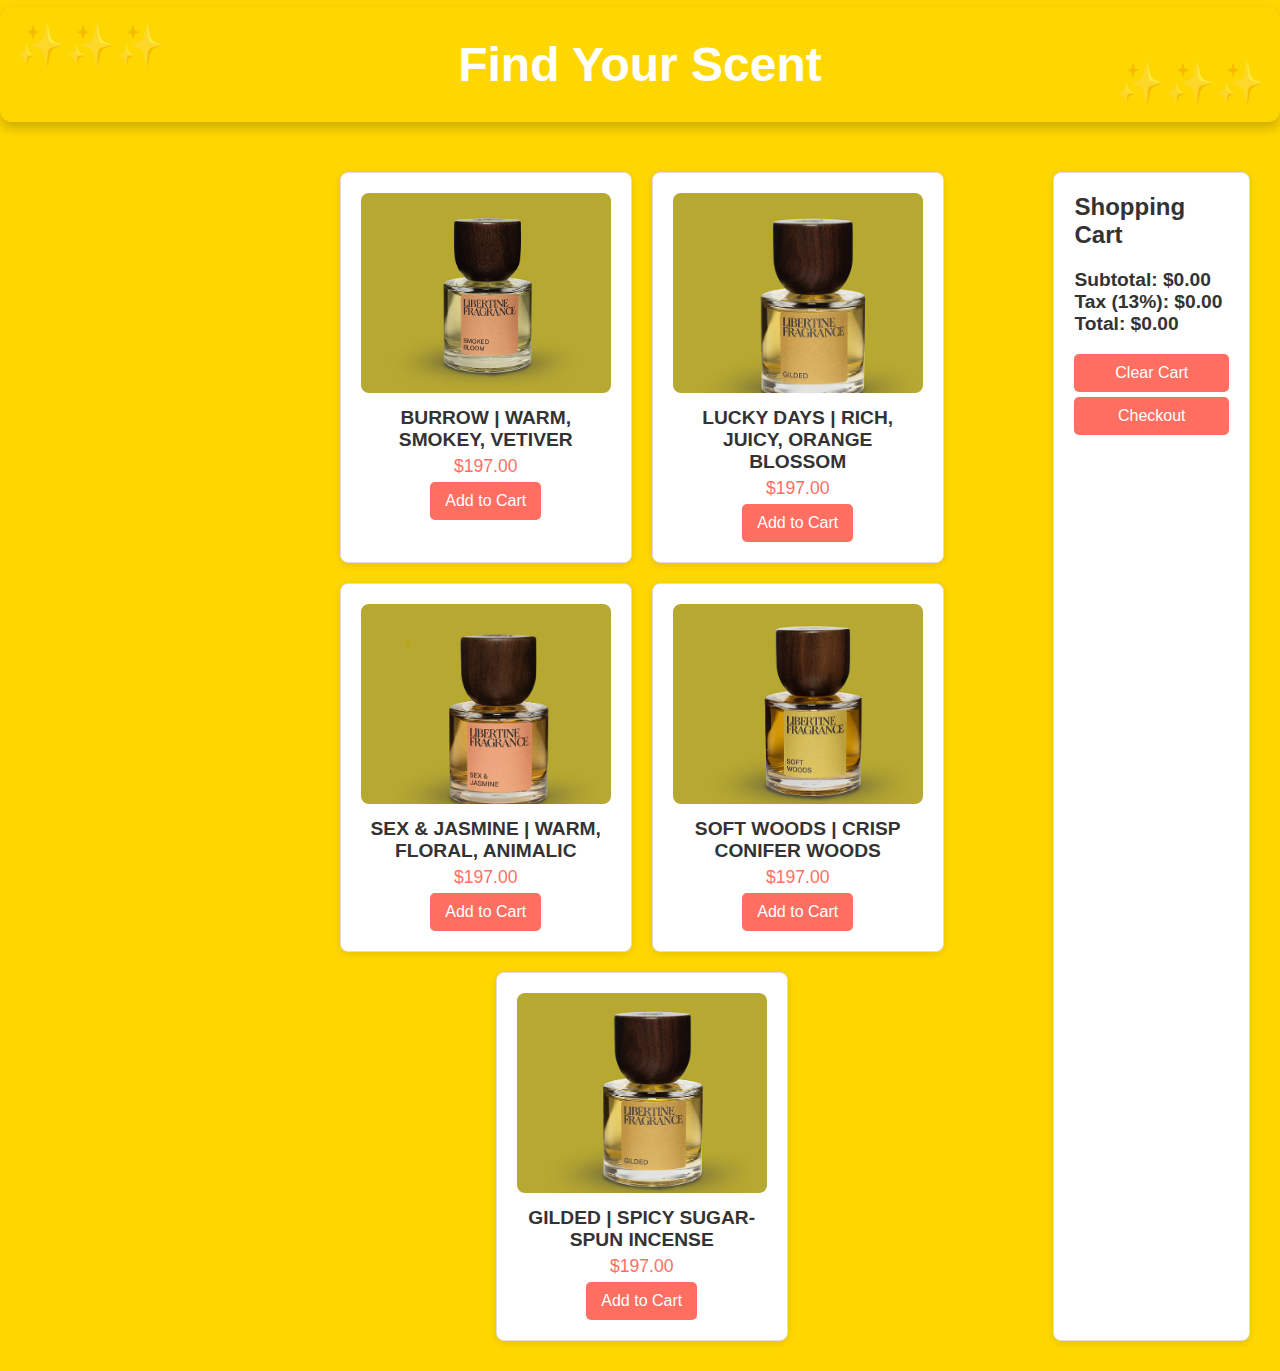
==== commit 1386b5db: "tax remove" ====
--- a/index.html
+++ b/index.html
@@ -40,7 +40,6 @@
       <h2>Shopping Cart</h2>
       <div id="cart-items"></div>
       <p id="total-price">Total: $0.00</p>
-      <p id="tax-amount">Tax (10%): $0.00</p>
       <button id="clear-cart-button">Clear Cart</button>
       <button id="checkout-button">Checkout</button>
     </aside>
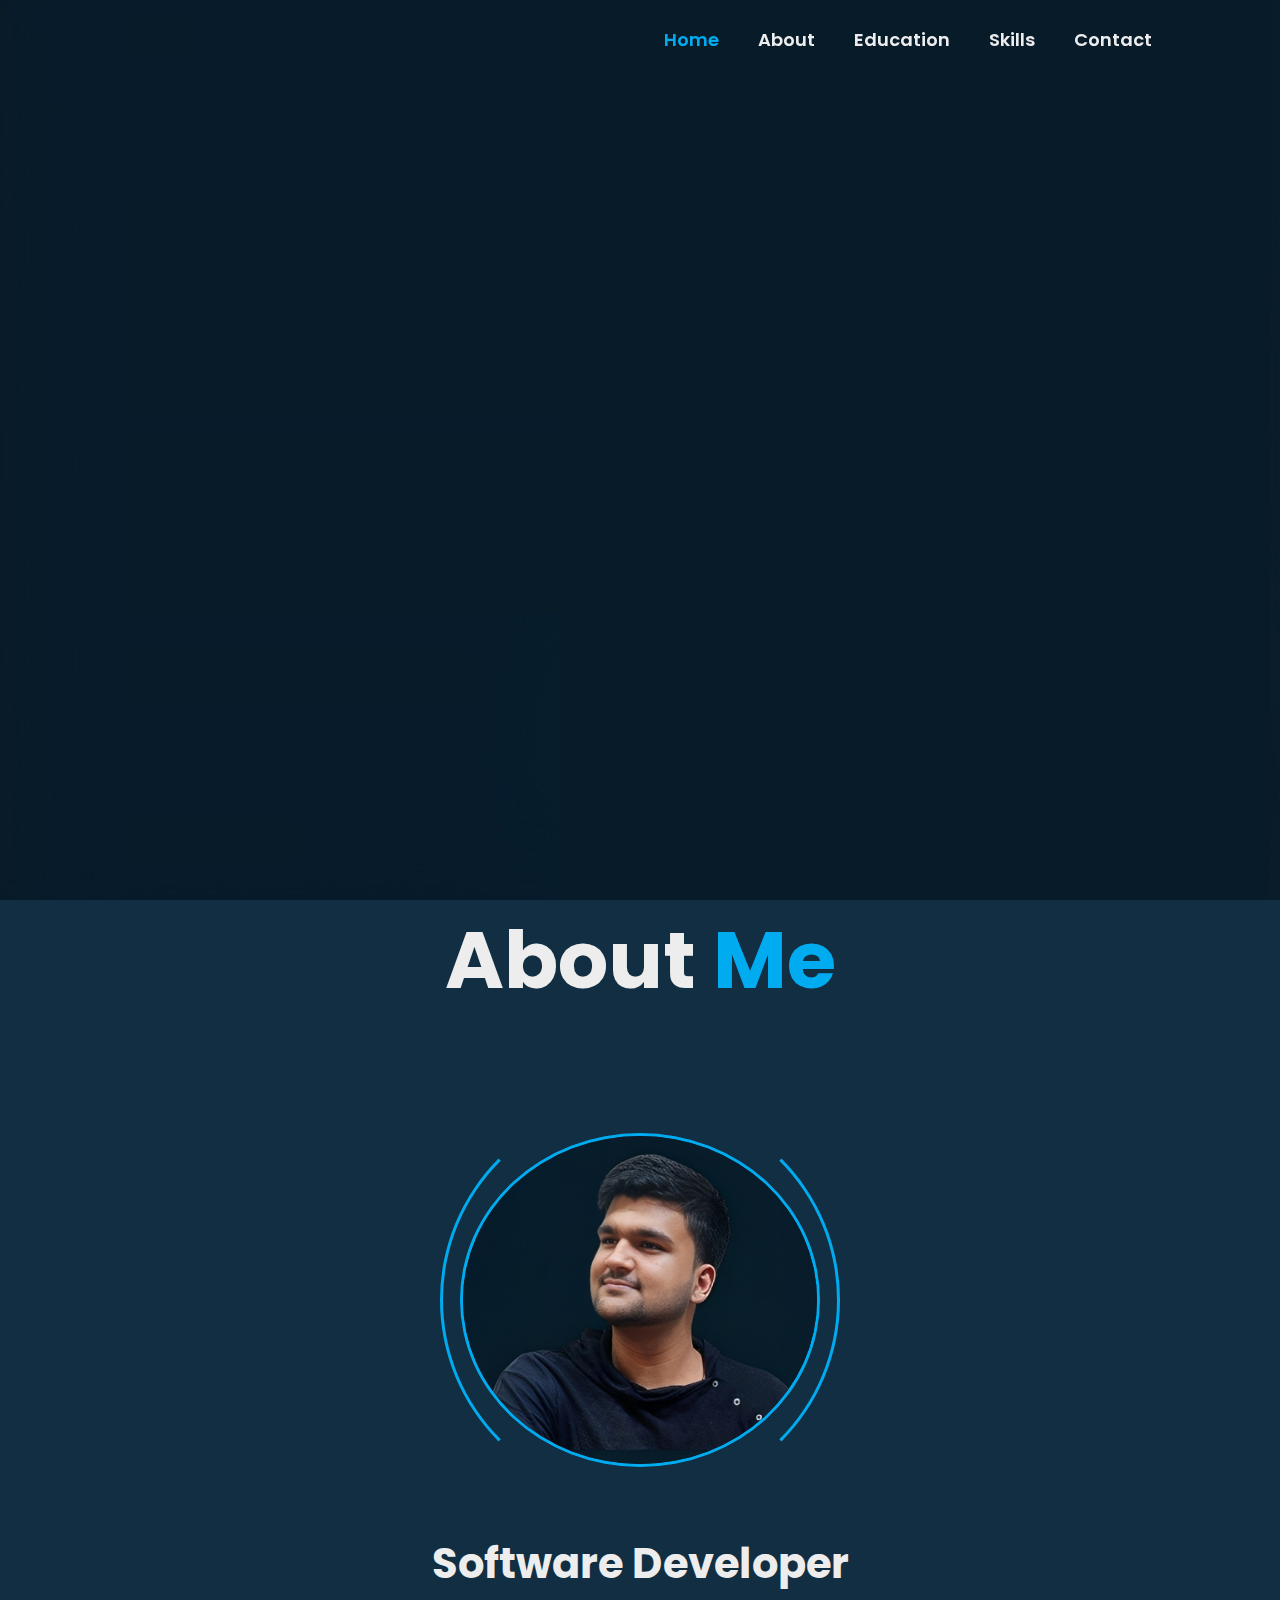
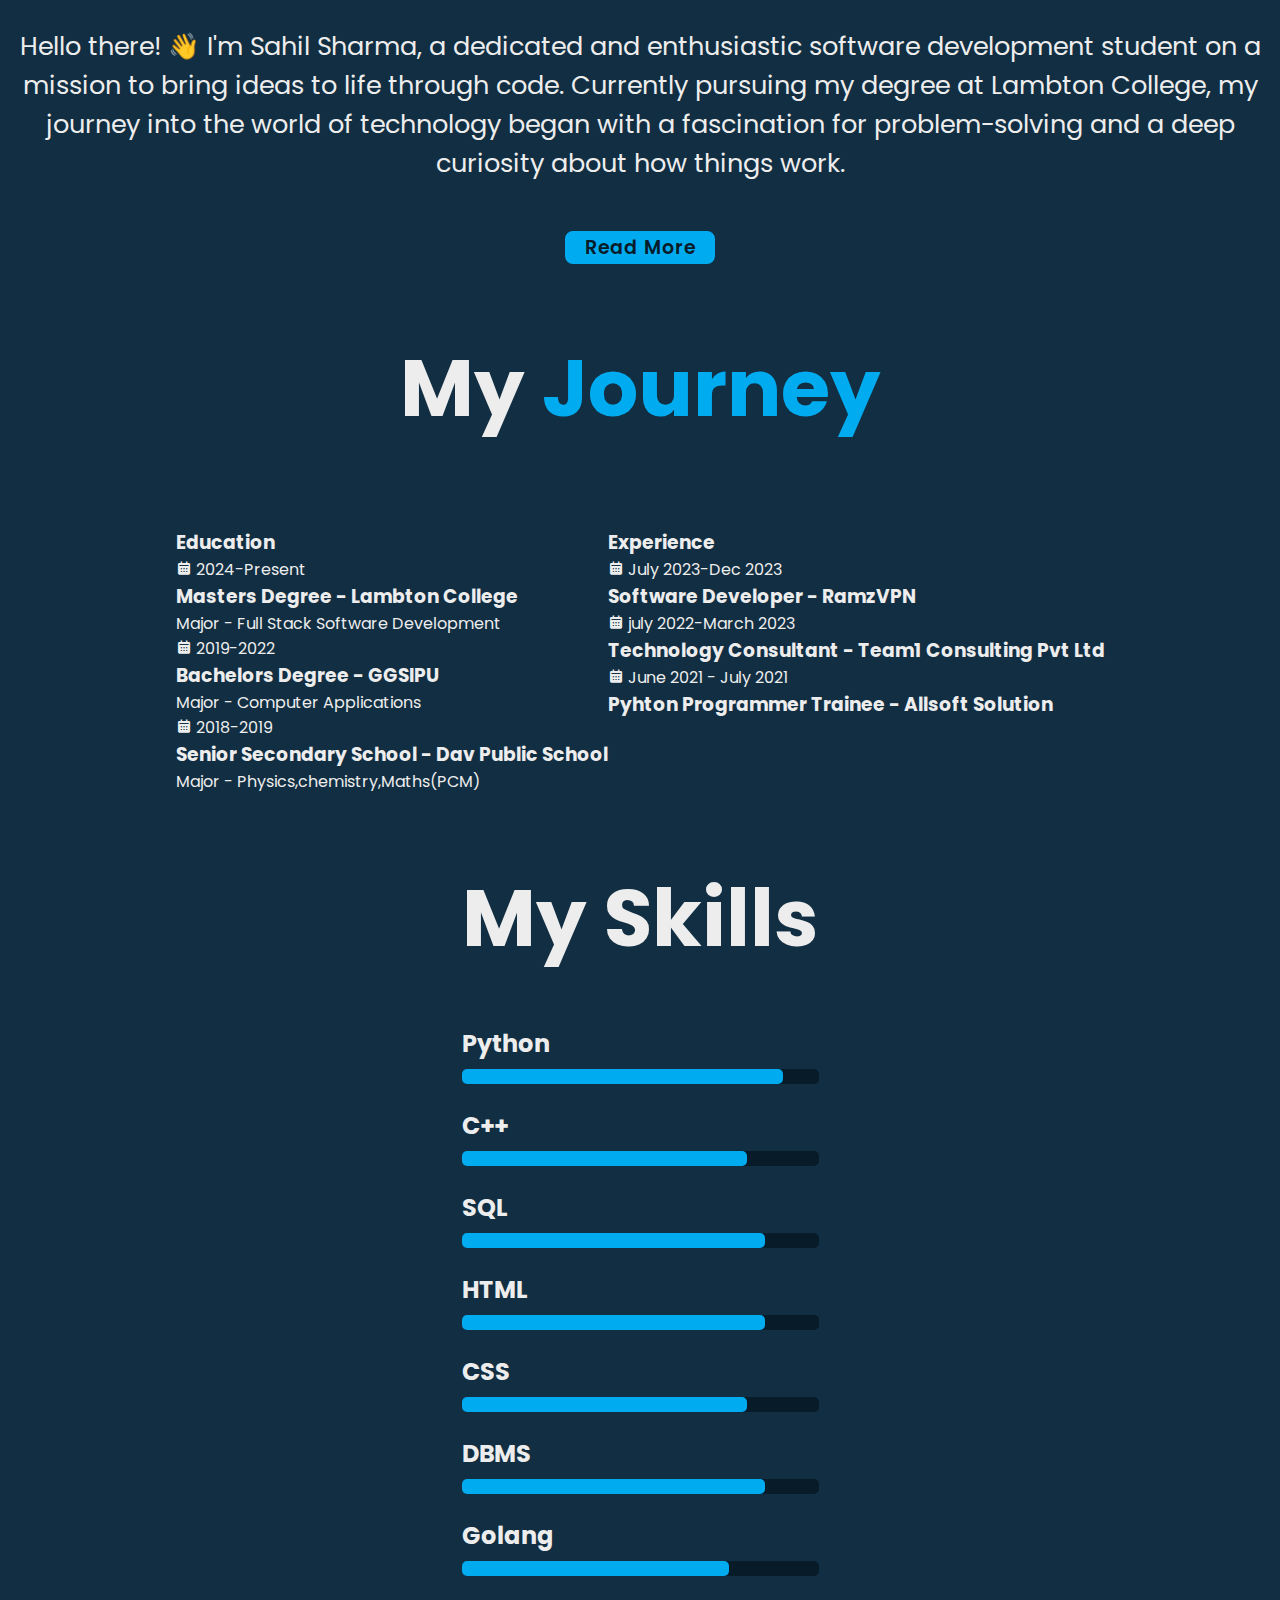
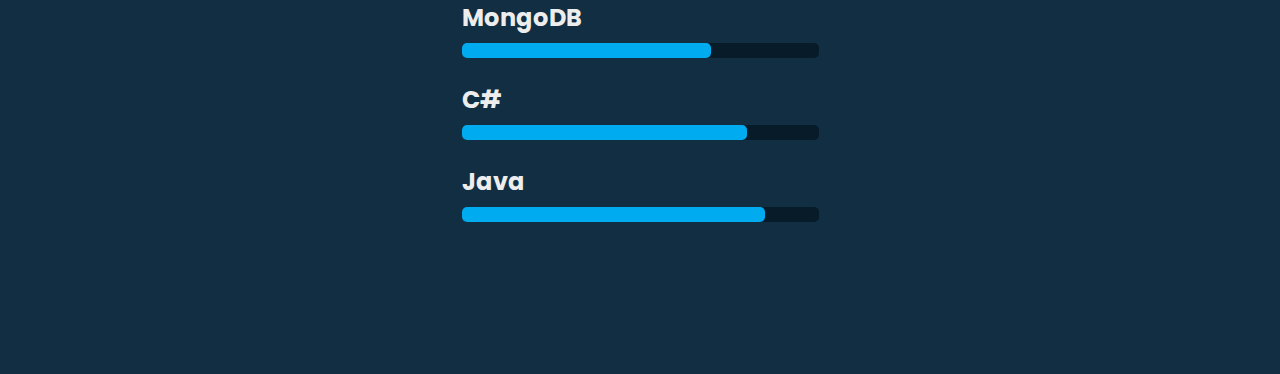
==== commit e8128f3d: "portfolio website" ====
--- a/index.html
+++ b/index.html
@@ -1,58 +1,200 @@
 <!DOCTYPE html>
 <html lang="en">
 <head>
-  <meta charset="UTF-8">
-  <meta name="viewport" content="width=device-width, initial-scale=1.0">
-  <title>Enchanted Aura</title>
-  <link rel="stylesheet" href="styles.css">
+    <meta charset="UTF-8">
+    <meta name="viewport" content="width=device-width, initial-scale=1.0">
+    <link rel="stylesheet" href="style.css">
+    <link href='https://unpkg.com/boxicons@2.1.4/css/boxicons.min.css' rel='stylesheet'>
+
+    <title>Sahil Sharma - Portfolio</title>
 </head>
 <body>
-  <!-- Fixed Sidebar for Company Name -->
-  <aside class="fixed-sidebar">
-    <h1 class="site-title">Enchanted Aura</h1>
-  </aside>
-
-  
-  <section class="banner">
-    <img src="images/header.png" alt="Banner" class="banner-image">
-  </section>
-  
-  <section class="intro">
-    <div class="girl-image">
-      <img src="images/girl.png" alt="Girl Holding Perfume">
-    </div>
-    <div class="slogan">
-      <h2>Experience the Magic of Scent</h2>
-      <p>Discover our exclusive collection of perfumes that captivate your senses.</p>
-    </div>
-  </section>
-
-  <!-- Add the new heading here -->
-  <section id="find-scent">
-    <h2>Find Your Scent</h2>
-  </section>
-  
-  <main>
-    <div id="products">
-      <!-- Product items will be dynamically inserted here -->
-    </div>
-    <aside id="cart">
-      <h2>Shopping Cart</h2>
-      <div id="cart-items"></div>
-      <p id="total-price">Total: $0.00</p>
-      <button id="clear-cart-button">Clear Cart</button>
-      <button id="checkout-button">Checkout</button>
-    </aside>
-  </main>
-
-  <div class="popup-overlay" id="thank-you-popup">
-    <div class="popup-content">
-      <h2>Thank You!</h2>
-      <p>Your purchase was successful.</p>
-      <img src="images/thank-you.png" alt="Thank You" class="thank-you-image">
-    </div>
-  </div>
-
-  <script src="script.js"></script>
+    <header class="header">
+        <a href="#" class="logo">sahil.</a>
+
+        <nav class="navbar">
+            <a href="#" class="active">Home</a>
+            <a href="#">About</a>
+            <a href="#">Education</a>
+            <a href="#">Skills</a>
+            <a href="#">Contact</a>
+        </nav>
+    </header>
+
+    <section class="home">
+        <div class="home-content">
+            <h1>Hi, I am Sahil Sharma</h1>
+            <h3>Software Developer</h3>
+            <p>I am a passionate and dedicated software development student currently pursuing my degree in Lambton College Canada. With a focus on full-stack development, I thrive on turning ideas into reality through clean and efficient code. Currently interning as a backend developer, I bring hands-on experience in Golang, Fiber Famework. My journey in software development started with a keen interest in Python, and it has since evolved into a love for creating robust and scalable applications.</p>
+            <div class="btn-box">
+                <a href="mailto:sahil.nomex@gmail.com">Hire Me</a>
+                <a href="#">Let's Talk</a>
+
+            </div>
+        </div>
+        <div class="home-sci">
+            <a href="https://www.linkedin.com/in/sahil-sharma-533a4a1b0/" target="_blank"><i class='bx bxl-linkedin-square' ></i></a>
+            <a href="https://github.com/sahil-x8447" target="_blank"><i class='bx bxl-github' ></i></a>
+            <a href="https://www.instagram.com/sahil_shaarmaa?igsh=d3BxMmg5a2Y5cXhn&utm_source=qr" target="_blank"><i class='bx bxl-instagram'></i></a>
+
+        </div>
+        <span class="home-imgHover"></span>
+    </section>
+
+    <!-- about section design -->
+    <section class="about" id="about">
+    <h2 class="heading">About<span> Me </span></h2>
+    <div class="about-img">
+        <img src="About.png" alt="">
+        <span class="circle-spin"></span>
+
+    </div>
+
+    <div class="about-content">
+        <h3>Software Developer</h3>
+        <p>Hello there! 👋 I'm Sahil Sharma, a dedicated and enthusiastic software development student on a mission to bring ideas to life through code. Currently pursuing my degree at Lambton College, my journey into the world of technology began with a fascination for problem-solving and a deep curiosity about how things work.</p>
+    
+    <div class="btn-box btns">
+        <a href="#" class="btn">Read More</a>
+    </div>
+</div>
+
+
+<!-- education section design -->
+<section class="education" id="education">
+    <h2 class="heading">My <span>Journey</span></h2>
+    <div class="education-row">
+        <div class="education-column">
+            <h3 class="title">Education</h3>
+            <div class="education-box">
+                <div class="education-content">
+                    <div class="content">
+                        <div class="year"><i class='bx bxs-calendar'></i> 2024-Present </div>
+                        <h3>Masters Degree - Lambton College</h3>
+                        <p>Major - Full Stack Software Development</p>
+                    </div>
+                </div>
+
+                <div class="education-content">
+                    <div class="content">
+                        <div class="year"><i class='bx bxs-calendar'></i> 2019-2022 </div>
+                        <h3>Bachelors Degree - GGSIPU </h3>
+                        <p>Major - Computer Applications</p>
+                    </div>
+                </div>
+
+                <div class="education-content">
+                    <div class="content">
+                        <div class="year"><i class='bx bxs-calendar'></i> 2018-2019 </div>
+                        <h3>Senior Secondary School - Dav Public School</h3>
+                        <p>Major - Physics,chemistry,Maths(PCM)</p>
+                    </div>
+                </div>
+            </div>
+        </div>
+
+        <div class="education-column">
+            <h3 class="title">Experience</h3>
+            <div class="education-box">
+                <div class="education-content">
+                    <div class="content">
+                        <div class="year"><i class='bx bxs-calendar'></i> July 2023-Dec 2023 </div>
+                        <h3>Software Developer - RamzVPN</h3>
+                        <p></p>
+                    </div>
+                </div>
+
+                <div class="education-content">
+                    <div class="content">
+                        <div class="year"><i class='bx bxs-calendar'></i> july 2022-March 2023 </div>
+                        <h3> Technology Consultant - Team1 Consulting Pvt Ltd </h3>
+                        <p></p>
+                    </div>
+                </div>
+
+                <div class="education-content">
+                    <div class="content">
+                        <div class="year"><i class='bx bxs-calendar'></i> June 2021 - July 2021 </div>
+                        <h3>Pyhton Programmer Trainee - Allsoft Solution</h3>
+                        <p></p>
+                    </div>
+                </div>
+            </div>
+        </div>
+    </div>
+
+</section>
+
+<!-- skilss section design -->
+<section class="skills" id="skills">
+    <h2 class="heading">My Skills</h2>
+    <div class="skills-container">
+        <div class="skill">
+            <h3>Python</h3>
+            <div class="skill-bar">
+                <div class="bar" style="width: 90%;"></div> 
+            </div>
+        </div>
+        <div class="skill">
+            <h3>C++</h3>
+            <div class="skill-bar">
+                <div class="bar" style="width: 80%;"></div> 
+            </div>
+        </div>
+        <div class="skill">
+            <h3>SQL</h3>
+            <div class="skill-bar">
+                <div class="bar" style="width: 85%;"></div> 
+            </div>
+        </div>
+        <div class="skill">
+            <h3>HTML</h3>
+            <div class="skill-bar">
+                <div class="bar" style="width: 85%;"></div> 
+            </div>
+        </div>
+        <div class="skill">
+            <h3>CSS</h3>
+            <div class="skill-bar">
+                <div class="bar" style="width: 80%;"></div> 
+            </div>
+        </div>
+        <div class="skill">
+            <h3>DBMS</h3>
+            <div class="skill-bar">
+                <div class="bar" style="width: 85%;"></div> 
+            </div>
+        </div>
+        <div class="skill">
+            <h3>Golang</h3>
+            <div class="skill-bar">
+                <div class="bar" style="width: 75%;"></div> 
+            </div>
+        </div>
+        <div class="skill">
+            <h3>MongoDB</h3>
+            <div class="skill-bar">
+                <div class="bar" style="width: 70%;"></div>
+            </div>
+        </div>
+        <div class="skill">
+            <h3>C#</h3>
+            <div class="skill-bar">
+                <div class="bar" style="width: 80%;"></div>
+            </div>
+        </div>
+        <div class="skill">
+            <h3>Java</h3>
+            <div class="skill-bar">
+                <div class="bar" style="width: 85%;"></div>
+            </div>
+        </div>
+    </div>
+</section>
+
+
+
+</section>
+<script src="script.js"></script>
 </body>
 </html>
--- a/style.css
+++ b/style.css
@@ -0,0 +1,433 @@
+@import url('https://fonts.googleapis.com/css2?family=Poppins:wght@300;400;500;600;700;800;900&display=swap');
+
+* {
+    margin: 0;
+    padding: 0;
+    box-sizing:border-box ;
+    font-family: 'poppins', sans-serif;
+}
+
+body {
+    color: #ededed;
+
+
+}
+
+.header {
+    position: fixed;
+    top: 0;
+    left: 0;
+    width: 100%;
+    padding: 20px 10%;
+    background: transparent;
+    display: flex;
+    justify-content: space-between;
+    align-items: center;
+    z-index: 100;
+
+
+}
+
+.logo {
+    position: relative;
+    font-size: 25px;
+    color: #ededed;
+    text-decoration: none;
+    font-weight: 500;
+
+}
+
+.logo::before {
+    content: '';
+    position: absolute;
+    top: 0;
+    right: 0;
+    width: 100%;
+    height: 100%;
+    background: #081b29;
+    animation: showRight 1s ease forwards;
+    animation-delay: .4s;
+}
+
+.navbar a {
+    font-size: 18px;
+    color: #ededed;
+    text-decoration: none;
+    font-weight: 600;
+    margin-left: 35px;
+    transition: .3s;
+}
+
+.navbar a:hover,
+.navbar a.active {
+    color: #00abf0;
+}
+
+.home {
+    height: 100vh;
+    background: url('home.png') no-repeat;
+    background-size: cover;
+    background-position: center;
+    display: flex;
+    align-items: center;
+    padding: 0 10%;
+
+}
+
+.home-content {
+    max-width: 600px;
+}
+
+.home-content h1 {
+    position: relative;
+    font-size: 56px;
+    font-weight: 700;
+    line-height: 1,2;
+}
+
+.home-content h1::before {
+    content: '';
+    position: absolute;
+    top: 0;
+    right: 0;
+    width: 100%;
+    height: 100%;
+    background: #081b29;
+    animation: showRight 1s ease forwards;
+    animation-delay: 1s;
+}
+
+.home-content h3 {
+    position: relative;
+    font-size: 32px;
+    font-weight: 700;
+    color: #00abf0;
+}
+
+.home-content h3::before {
+    content: '';
+    position: absolute;
+    top: 0;
+    right: 0;
+    width: 100%;
+    height: 100%;
+    background: #081b29;
+    animation: showRight 1s ease forwards;
+    animation-delay: 1s;
+}
+
+.home-content p {
+    position: relative;
+    font-size: 16px;
+    margin: 20px 0 40px;
+}
+
+.home-content p::before {
+    content: '';
+    position: absolute;
+    top: 0;
+    right: 0;
+    width: 100%;
+    height: 100%;
+    background: #081b29;
+    animation: showRight 1s ease forwards;
+    animation-delay: 1s;
+}
+
+.home-content .btn-box {
+    position: relative;
+    display: flex;
+    justify-content: space-between;
+    width: 345px;
+    height: 50px;
+}
+
+.home-content .btn-box::before {
+    content: '';
+    position: absolute;
+    top: 0;
+    right: 0;
+    width: 100%;
+    height: 100%;
+    background: #081b29;
+    animation: showRight 1s ease forwards;
+    animation-delay: 1.9s;
+    z-index: 2;
+}
+
+
+.btn-box a {
+    position: relative;
+    display: inline-flex;
+    justify-content: center;
+    align-items: center;
+    width: 150px;
+    height: 100%;
+    background: #00abf0;
+    border: 2px solid #00abf0;
+    border-radius: 8px;
+    font-size: 19px;
+    color: #081b29;
+    text-decoration: none;
+    font-weight: 600;
+    letter-spacing: 1px;
+    z-index: 1;
+    overflow: hidden;
+    transition: .5s;
+}
+
+.btn-box a:hover {
+    color: #00abf0;
+}
+
+.btn-box a:nth-child(2) {
+    background: transparent;
+    color: #00abf0;
+}
+
+.btn-box a:nth-child(2):hover {
+    color: #081b29;
+}
+
+.btn-box a:nth-child(2)::before {
+    background: #00abf0;
+}
+
+.btn-box a::before {
+    content: '';
+    position: absolute;
+    top: 0;
+    left: 0;
+    width: 0;
+    height: 100%;
+    background: #081b29;
+    z-index: -1;
+    transition: .5s;
+}
+
+.btn-box a:hover:before {
+    width: 100%;
+
+}
+
+.home-sci {
+    position: absolute;
+    bottom: 40px;
+    width: 170px;
+    display: flex;
+    justify-content: space-between;
+}
+
+.home-sci::before {
+    content: '';
+    position: absolute;
+    top: 0;
+    right: 0;
+    width: 100%;
+    height: 100%;
+    background: #081b29;
+    animation: showRight 1s ease forwards;
+    animation-delay: 2.5s;
+    z-index: 2;
+}
+
+
+.home-sci a::before {
+    content: '';
+    position: absolute;
+    top: 0;
+    right: 0;
+    width: 100%;
+    height: 100%;
+    background: #081b29;
+    animation: showRight 1s ease forwards;
+    animation-delay: 1.9s;
+    z-index: 2;
+}
+
+.home-sci a {
+    position: relative;
+    display: inline-flex;
+    justify-content: center;
+    align-items: center;
+    width: 40px;
+    height: 40px;
+    background: transparent;
+    border: 2px solid #00abf0;
+    border-radius: 50%;
+    font-size: 20px;
+    color: #00abf0;
+    text-decoration: none;
+    overflow: hidden;
+    transition: .5s;
+}
+
+
+.home-sci a:hover {
+    color: #081b29;
+}
+
+.home-sci a::before {
+    content: '';
+    position: absolute;
+    top: 0;
+    left: 0;
+    width: 0;
+    height: 100%;
+    background: #00abf0;
+    z-index: -1;
+    transition: .5s;
+
+}
+
+.home-sci a:hover:before {
+    width: 100%;
+}
+
+.home-imgHover {
+    position: absolute;
+    top: 0;
+    right: 10px;
+    width: 710px;
+    height: 100%;
+    background: transparent;
+    transition: 3s;
+}
+
+.home-imgHover::before {
+    content: '';
+    position: absolute;
+    top: 0;
+    right: 0;
+    width: 100%;
+    height: 100%;
+    background: #081b29;
+    animation: showRight 1s ease forwards;
+    animation-delay: 2s;
+    z-index: 2;
+}
+
+.home-imgHover:hover {
+    background: #081b29;
+    opacity: .8;
+}
+
+@keyframes showRight {
+100% {
+    width: 0;
+
+}
+}
+
+.about {
+    display: flex;
+    justify-content: center;
+    align-items: center;
+    flex-direction: column;
+    gap: 2rem;
+    background: #112e42;
+    padding-bottom: 6rem;
+}
+
+.heading {
+    font-size: 5rem;
+    margin-bottom: 3rem;
+    text-align: center;
+}
+
+span {
+    color: #00abf0;
+}
+
+.about-img {
+    position: relative;
+    width: 25rem;
+    height: 25rem;
+    border-radius: 50%;
+    display: flex;
+    justify-content: center;
+    align-items: center;
+}
+
+.about-img img {
+    width: 90%;
+    border-radius: 50%;
+    border: .2rem solid #00abf0;
+
+}
+
+.about-img .circle-spin {
+    position: absolute;
+    top: 50%;
+    left: 50%;
+    transform: translate(-50% , -50%) rotate(0) ;
+    width: 100%;
+    height: 100%;
+    border-radius: 50%;
+    border-top: .2rem solid #112e42;
+    border-bottom: .2rem solid #112e42;
+    border-left: .2rem solid #00abf0;
+    border-right: .2rem solid #00abf0;
+}
+
+.about-content {
+    text-align: center;
+}
+
+.about-content h3 {
+    font-size: 2.6rem;
+}
+
+.about-content p {
+    font-size: 1.6rem;
+    margin: 2rem 0 3rem;
+}
+
+.education {
+    background: #112e42;
+    display: flex;
+    justify-content: space-around;
+    flex-direction: column;
+    max-width: 1200px;
+    margin-top: 2rem;
+}
+
+.education-row {
+    display: flex;
+    justify-content: space-around;
+    max-width: 1200px;
+    margin-top: 2rem;
+}
+
+
+.skills {
+    background: #112e42;
+    padding: 2rem 0;
+}
+
+.skills-container {
+    max-width: 600px;
+    margin: 0 auto;
+}
+
+.skill {
+    margin-bottom: 1.5rem;
+}
+
+.skill-bar {
+    width: 100%;
+    background-color: #081b29;
+    border-radius: 5px;
+}
+
+.bar {
+    height: 15px;
+    border-radius: 5px;
+    background-color: #00abf0; /* Change color as needed */
+}
+
+.skill h3 {
+    font-size: 1.5rem;
+    margin-bottom: 0.5rem;
+    color: #ededed;
+}
